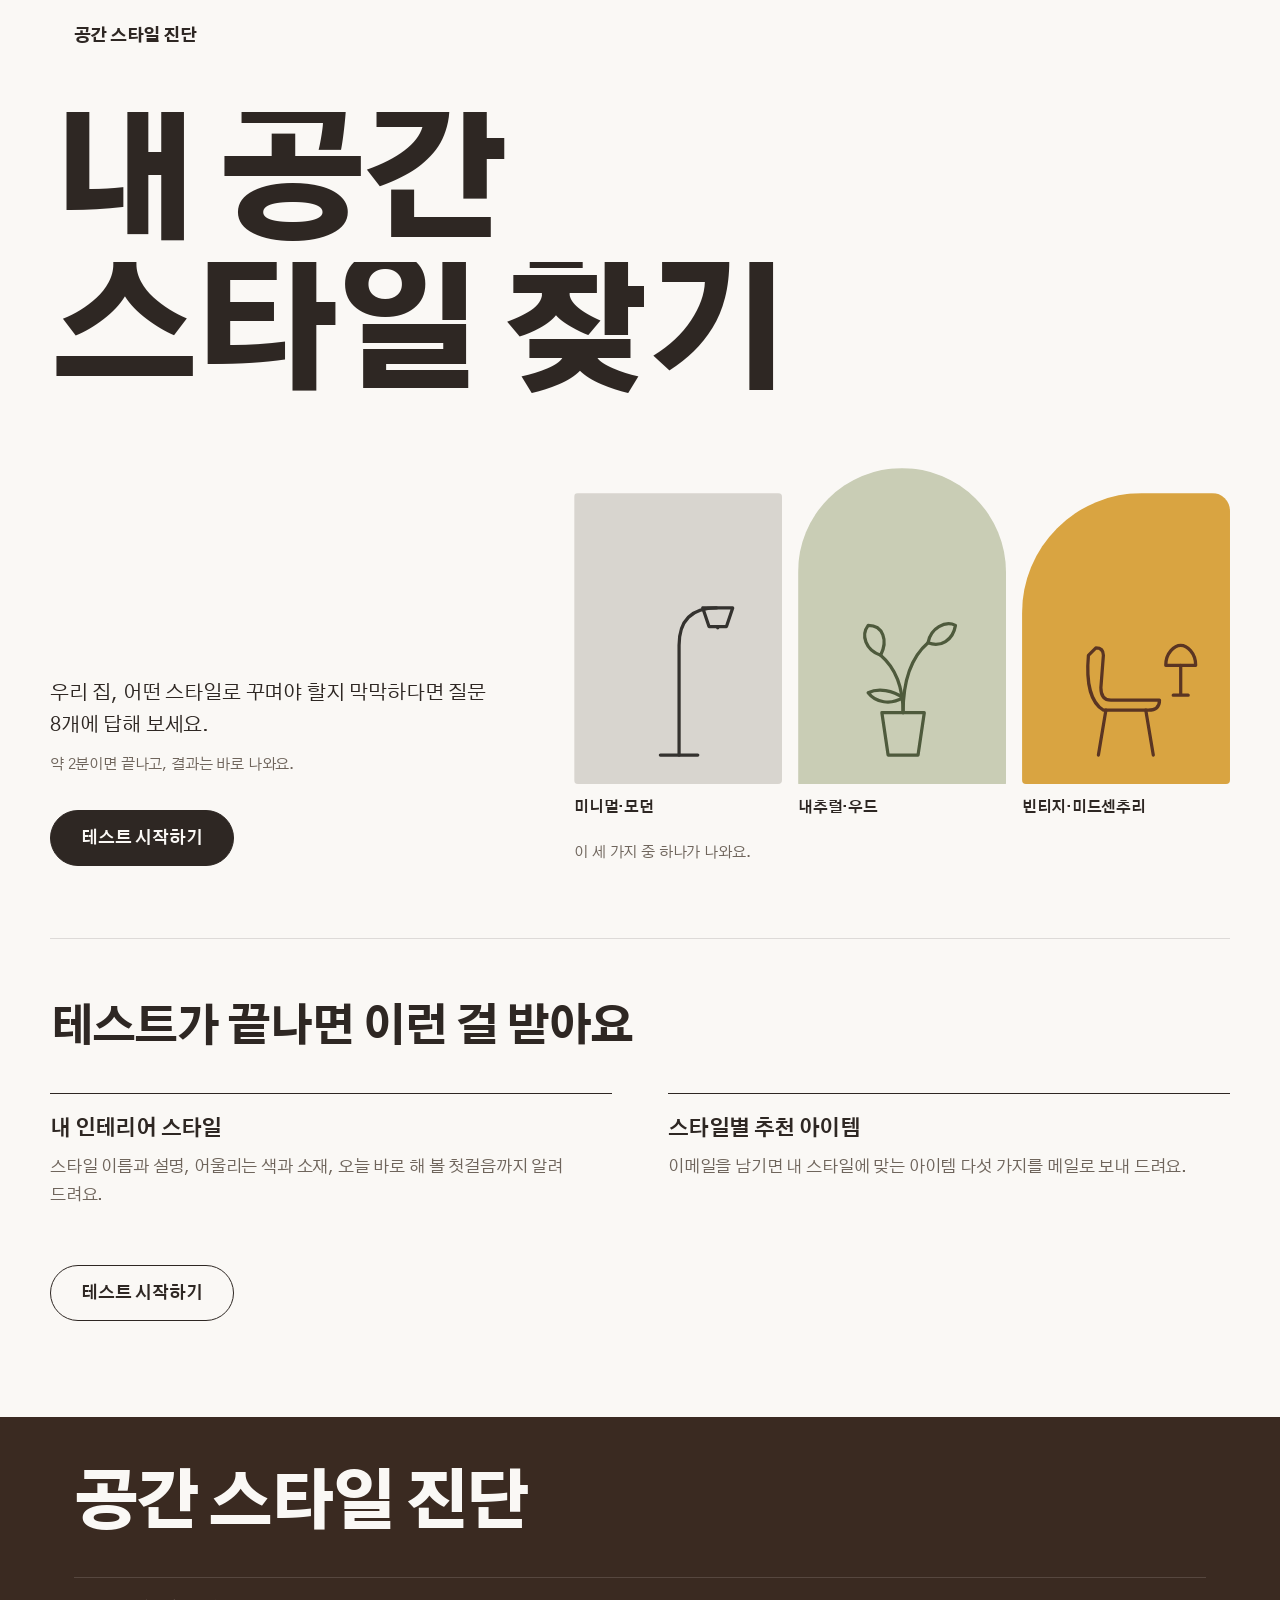
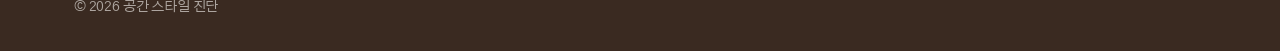
==== index.html @ f2933581 "공간 스타일 진단 테스트: 첫 화면, 질문 8개, 결과·공유 화면 Co-Authored-By: Claude Opus 5.5 <noreply@anthropic.com>" ====
<!doctype html>
<html lang="ko">
<head>
  <meta charset="utf-8">
  <meta name="viewport" content="width=device-width, initial-scale=1">
  <title>공간 스타일 진단 — 내 공간 스타일 찾기</title>
  <meta name="description" content="집 꾸미기가 막막하다면 질문 8개에 답해 보세요. 약 2분이면 나에게 맞는 인테리어 스타일이 나와요.">
  <meta property="og:title" content="공간 스타일 진단 — 내 공간 스타일 찾기">
  <meta property="og:description" content="질문 8개, 약 2분. 나에게 맞는 인테리어 스타일을 알려 드려요.">
  <meta property="og:type" content="website">
  <meta name="theme-color" content="#FAF8F5">
  <link rel="preconnect" href="https://fonts.googleapis.com">
  <link rel="preconnect" href="https://fonts.gstatic.com" crossorigin>
  <link href="https://fonts.googleapis.com/css2?family=Gothic+A1:wght@400;500;700;800;900&family=Gowun+Batang:wght@700&display=swap" rel="stylesheet">
  <link rel="stylesheet" href="/assets/site.css">
</head>
<body>
  <header class="wrap top">
    <a class="mark" href="/">공간 스타일 진단</a>
  </header>

  <main>
    <section class="wrap hero">
      <h1 aria-label="내 공간 스타일 찾기">
        <span class="ln"><span>내 공간</span></span>
        <span class="ln"><span>스타일 찾기</span></span>
      </h1>

      <div class="hero-row">
        <div>
          <p class="lede">우리 집, 어떤 스타일로 꾸며야 할지 막막하다면 질문 8개에 답해 보세요.</p>
          <p class="meta">약 2분이면 끝나고, 결과는 바로 나와요.</p>
          <a class="btn" href="/test">테스트 시작하기</a>
        </div>

        <div class="doors" aria-label="결과로 나올 수 있는 세 가지 스타일">
          <figure><div class="door minimal" data-art="minimal"></div><figcaption>미니멀·모던</figcaption></figure>
          <figure><div class="door natural" data-art="natural"></div><figcaption>내추럴·우드</figcaption></figure>
          <figure><div class="door vintage" data-art="vintage"></div><figcaption>빈티지·미드센추리</figcaption></figure>
          <p class="doors-note">이 세 가지 중 하나가 나와요.</p>
        </div>
      </div>
    </section>

    <section class="wrap get">
      <h2>테스트가 끝나면 이런 걸 받아요</h2>
      <ul class="get-list">
        <li><b>내 인테리어 스타일</b><span>스타일 이름과 설명, 어울리는 색과 소재, 오늘 바로 해 볼 첫걸음까지 알려 드려요.</span></li>
        <li><b>스타일별 추천 아이템</b><span>이메일을 남기면 내 스타일에 맞는 아이템 다섯 가지를 메일로 보내 드려요.</span></li>
      </ul>
      <!-- 후기 자리: 실제 후기가 생기면 여기에 넣는다 (PRD 6-4) -->
      <div class="again"><a class="btn ghost" href="/test">테스트 시작하기</a></div>
    </section>
  </main>

  <footer class="foot">
    <div class="wrap">
      <p class="big">공간 스타일 진단</p>
      <p class="small">© 2026 공간 스타일 진단</p>
    </div>
  </footer>

  <script src="/assets/art.js"></script>
  <script>
    document.querySelectorAll('[data-art]').forEach((el) => { el.innerHTML = window.STYLE_ART[el.dataset.art]; });
  </script>
</body>
</html>
---- assets/site.css ----
:root {
  --paper: #FAF8F5;
  --plaster: #EEE9E2;
  --ink: #2E2723;
  --muted: #6F655C;
  --line: rgba(46, 39, 35, .14);
  --walnut: #3A2A21;

  --minimal: #D8D5CF;  --minimal-deep: #34322F;
  --natural: #C9CDB5;  --natural-deep: #4E5A3C;
  --vintage: #D9A441;  --vintage-deep: #5A3523;

  --ease: cubic-bezier(.16, 1, .3, 1);
  --sans: 'Gothic A1', 'Apple SD Gothic Neo', 'Malgun Gothic', sans-serif;
  --serif: 'Gowun Batang', 'AppleMyungjo', serif;
}

*, *::before, *::after { box-sizing: border-box; }
[hidden] { display: none !important; }
html { -webkit-text-size-adjust: 100%; }
body {
  margin: 0;
  background: var(--paper);
  color: var(--ink);
  font-family: var(--sans);
  font-size: 17px;
  line-height: 1.65;
  letter-spacing: -0.01em;
  word-break: keep-all;
  -webkit-font-smoothing: antialiased;
}
a { color: inherit; }
button, input { font: inherit; color: inherit; }
:focus-visible { outline: 2px solid var(--ink); outline-offset: 3px; }

.wrap { width: 100%; max-width: 1180px; margin: 0 auto; padding: 0 24px; }

/* 머리말 */
.top { display: flex; align-items: center; justify-content: space-between; height: 72px; }
.mark { font-weight: 800; font-size: 17px; letter-spacing: -0.03em; text-decoration: none; }
.mark small { font-weight: 400; color: var(--muted); margin-left: 8px; font-size: 14px; }

/* 버튼 */
.btn {
  display: inline-flex; align-items: center; justify-content: center; gap: 10px;
  min-height: 56px; padding: 0 30px; border-radius: 999px;
  border: 1px solid var(--ink); background: var(--ink); color: var(--paper);
  font-weight: 700; font-size: 17px; text-decoration: none; cursor: pointer;
  transition: transform .5s var(--ease), background-color .5s var(--ease), color .5s var(--ease);
}
.btn:hover { transform: translateY(-2px); }
.btn:active { transform: translateY(0); }
.btn.ghost { background: transparent; color: var(--ink); }
.btn.ghost:hover { background: var(--ink); color: var(--paper); }
.btn { white-space: nowrap; }
.mail .send { margin-top: 22px; }
.btn[disabled] { opacity: .5; cursor: progress; transform: none; }

/* 방문(도어) 모양 — 스타일마다 문 모양이 다르다 */
.door {
  position: relative; display: grid; place-items: end center;
  aspect-ratio: 5 / 7; overflow: hidden;
}
.door svg { width: 72%; height: auto; margin-bottom: 8%; }
.door.minimal { background: var(--minimal); color: var(--minimal-deep); border-radius: 4px; }
.door.natural { background: var(--natural); color: var(--natural-deep); border-radius: 999px 999px 4px 4px; }
.door.vintage { background: var(--vintage); color: var(--vintage-deep); border-radius: 120px 18px 4px 4px; }

/* 첫 화면 */
.hero { padding: 40px 0 72px; }
.hero h1 {
  margin: 0; font-weight: 900;
  font-size: clamp(54px, 11.5vw, 156px);
  line-height: .98; letter-spacing: -0.06em;
}
.hero h1 .ln { display: block; overflow: hidden; padding-bottom: .04em; }
.hero h1 .ln > span { display: inline-block; animation: rise 1.1s var(--ease) both; }
.hero h1 .ln:nth-child(2) > span { animation-delay: .12s; }
@keyframes rise { from { transform: translateY(105%); } to { transform: none; } }

.hero-row {
  display: grid; grid-template-columns: minmax(0, 5fr) minmax(0, 7fr);
  gap: 56px; align-items: end; margin-top: 56px;
}
.lede { font-size: 20px; line-height: 1.6; color: var(--ink); margin: 0 0 12px; max-width: 26em; }
.meta { color: var(--muted); font-size: 15px; margin: 0 0 32px; }

.doors { display: grid; grid-template-columns: repeat(3, 1fr); gap: 16px; align-items: end; }
.doors figure { margin: 0; }
.doors figure:nth-child(2) .door { aspect-ratio: 5 / 7.6; }
.doors figcaption { margin-top: 12px; font-size: 15px; font-weight: 700; letter-spacing: -0.02em; }
.doors .door { animation: open 1.2s var(--ease) both; }
.doors figure:nth-child(2) .door { animation-delay: .1s; }
.doors figure:nth-child(3) .door { animation-delay: .2s; }
@keyframes open { from { clip-path: inset(100% 0 0 0); } to { clip-path: inset(0 0 0 0); } }
.doors-note { grid-column: 1 / -1; color: var(--muted); font-size: 15px; margin: 4px 0 0; }

/* 결과로 받는 것 */
.get { border-top: 1px solid var(--line); padding: 64px 0 96px; }
.get h2 { font-size: clamp(28px, 4vw, 44px); line-height: 1.15; letter-spacing: -0.045em; font-weight: 800; margin: 0 0 40px; max-width: 14em; }
.get-list { display: grid; grid-template-columns: 1fr 1fr; gap: 32px 56px; margin: 0; padding: 0; list-style: none; }
.get-list li { border-top: 1px solid var(--ink); padding-top: 18px; }
.get-list b { display: block; font-size: 21px; letter-spacing: -0.03em; margin-bottom: 6px; }
.get-list span { color: var(--muted); }
.get .again { margin-top: 56px; }

/* 꼬리말 */
.foot { background: var(--walnut); color: var(--paper); padding: 56px 0 32px; }
.foot p { margin: 0; }
.foot .big { font-weight: 900; font-size: clamp(32px, 6vw, 64px); letter-spacing: -0.06em; line-height: 1; }
.foot .small { margin-top: 40px; padding-top: 18px; border-top: 1px solid rgba(250, 248, 245, .14); font-size: 14px; color: rgba(250, 248, 245, .6); }

/* 테스트 */
.quiz { min-height: calc(100svh - 72px); display: flex; flex-direction: column; padding-bottom: 40px; }
.progress { display: flex; align-items: center; gap: 16px; font-size: 15px; color: var(--muted); }
.bar { flex: 1; height: 2px; background: var(--line); position: relative; overflow: hidden; }
.bar i { position: absolute; inset: 0; background: var(--ink); transform-origin: left; transform: scaleX(0); transition: transform .7s var(--ease); }
.stage { flex: 1; display: flex; flex-direction: column; justify-content: center; padding: 48px 0; }
.qtext { font-weight: 800; font-size: clamp(32px, 5.4vw, 64px); line-height: 1.12; letter-spacing: -0.05em; margin: 0 0 40px; max-width: 15em; }
.answers { display: grid; gap: 12px; max-width: 680px; }
.answer {
  display: flex; align-items: center; gap: 16px; width: 100%; text-align: left;
  min-height: 68px; padding: 14px 22px; border-radius: 18px;
  background: transparent; border: 1px solid var(--line); cursor: pointer;
  font-size: 18px; font-weight: 500; letter-spacing: -0.02em;
  transition: background-color .5s var(--ease), border-color .5s var(--ease), transform .5s var(--ease);
}
.answer:hover { border-color: var(--ink); }
.answer.picked { background: var(--ink); color: var(--paper); border-color: var(--ink); }
.answer .key { flex: none; width: 28px; height: 28px; border-radius: 50%; border: 1px solid currentColor; display: grid; place-items: center; font-size: 13px; opacity: .6; }
.stage.out .qtext, .stage.out .answers { opacity: 0; transform: translateY(-16px); transition: opacity .35s ease, transform .35s ease; }
.stage.in .qtext, .stage.in .answers { animation: qin .7s var(--ease) both; }
.stage.in .answers { animation-delay: .06s; }
@keyframes qin { from { opacity: 0; transform: translateY(24px); } to { opacity: 1; transform: none; } }
.back { background: none; border: 0; padding: 8px 0; color: var(--muted); cursor: pointer; font-size: 15px; text-decoration: underline; text-underline-offset: 4px; }
.back:disabled { visibility: hidden; }

/* 결과 */
.result { display: grid; grid-template-columns: minmax(0, 4fr) minmax(0, 7fr); gap: 64px; padding: 32px 0 80px; align-items: start; }
.result .door { width: 100%; max-width: 380px; }
.kicker { font-size: 16px; color: var(--muted); margin: 0 0 8px; }
.sname { font-family: var(--serif); font-weight: 700; font-size: clamp(44px, 7vw, 92px); line-height: 1.05; letter-spacing: -0.04em; margin: 0; }
.sline { font-size: 22px; font-weight: 700; letter-spacing: -0.03em; margin: 18px 0 16px; }
.sdesc { max-width: 34em; margin: 0 0 36px; }
.facts { display: grid; grid-template-columns: 1fr 1fr; gap: 24px 40px; margin: 0 0 40px; max-width: 640px; }
.facts dt { font-size: 14px; color: var(--muted); margin-bottom: 6px; }
.facts dd { margin: 0; }
.facts .wide { grid-column: 1 / -1; }
.chips { display: flex; gap: 10px; flex-wrap: wrap; }
.chip { display: inline-flex; align-items: center; gap: 8px; font-size: 15px; }
.chip i { width: 22px; height: 22px; border-radius: 50%; border: 1px solid var(--line); }
.share-row { display: flex; gap: 12px; flex-wrap: wrap; align-items: center; }
.toast { font-size: 15px; color: var(--muted); }

.mail { background: var(--plaster); border-radius: 28px 28px 28px 4px; padding: 40px; margin-top: 48px; max-width: 640px; }
.mail h2 { font-size: 28px; letter-spacing: -0.04em; line-height: 1.25; margin: 0 0 8px; }
.mail p { margin: 0 0 24px; color: var(--muted); }
.field { display: flex; gap: 10px; flex-wrap: wrap; }
.field input[type=email] {
  flex: 1 1 240px; min-height: 56px; padding: 0 20px; border-radius: 999px;
  border: 1px solid var(--line); background: var(--paper); font-size: 17px;
}
.field input[type=email]:focus { outline: 2px solid var(--ink); outline-offset: 1px; }
.agree { display: flex; gap: 10px; align-items: flex-start; font-size: 15px; margin-top: 14px; cursor: pointer; }
.agree input { width: 20px; height: 20px; margin: 2px 0 0; accent-color: var(--ink); flex: none; }
.agree span { color: var(--ink); }
.agree small { display: block; color: var(--muted); font-size: 13px; }
.hp { position: absolute; left: -9999px; width: 1px; height: 1px; overflow: hidden; }
.msg { margin-top: 16px; font-size: 15px; min-height: 1.5em; }
.msg.err { color: #9A2D1F; }
.done h2 { margin-bottom: 8px; }

@media (max-width: 860px) {
  .hero-row, .result { grid-template-columns: 1fr; gap: 40px; }
  .result .door { max-width: 240px; }
  .get-list { grid-template-columns: 1fr; }
}
@media (max-width: 560px) {
  .wrap { padding-left: 16px; padding-right: 16px; }
  .hero { padding-top: 24px; }
  .hero-row { margin-top: 36px; }
  .doors { gap: 10px; }
  .doors figcaption { font-size: 13px; }
  .door.vintage { border-top-left-radius: 64px; }
  .mail { padding: 28px 20px; }
  .result { padding-top: 8px; gap: 28px; }
  .result .door { max-width: 160px; }
  .facts { grid-template-columns: 1fr; }
  .btn { width: 100%; }
  .share-row .btn { width: auto; flex: 1; padding: 0 18px; }
}
@media (prefers-reduced-motion: reduce) {
  *, *::before, *::after { animation: none !important; transition: none !important; }
}
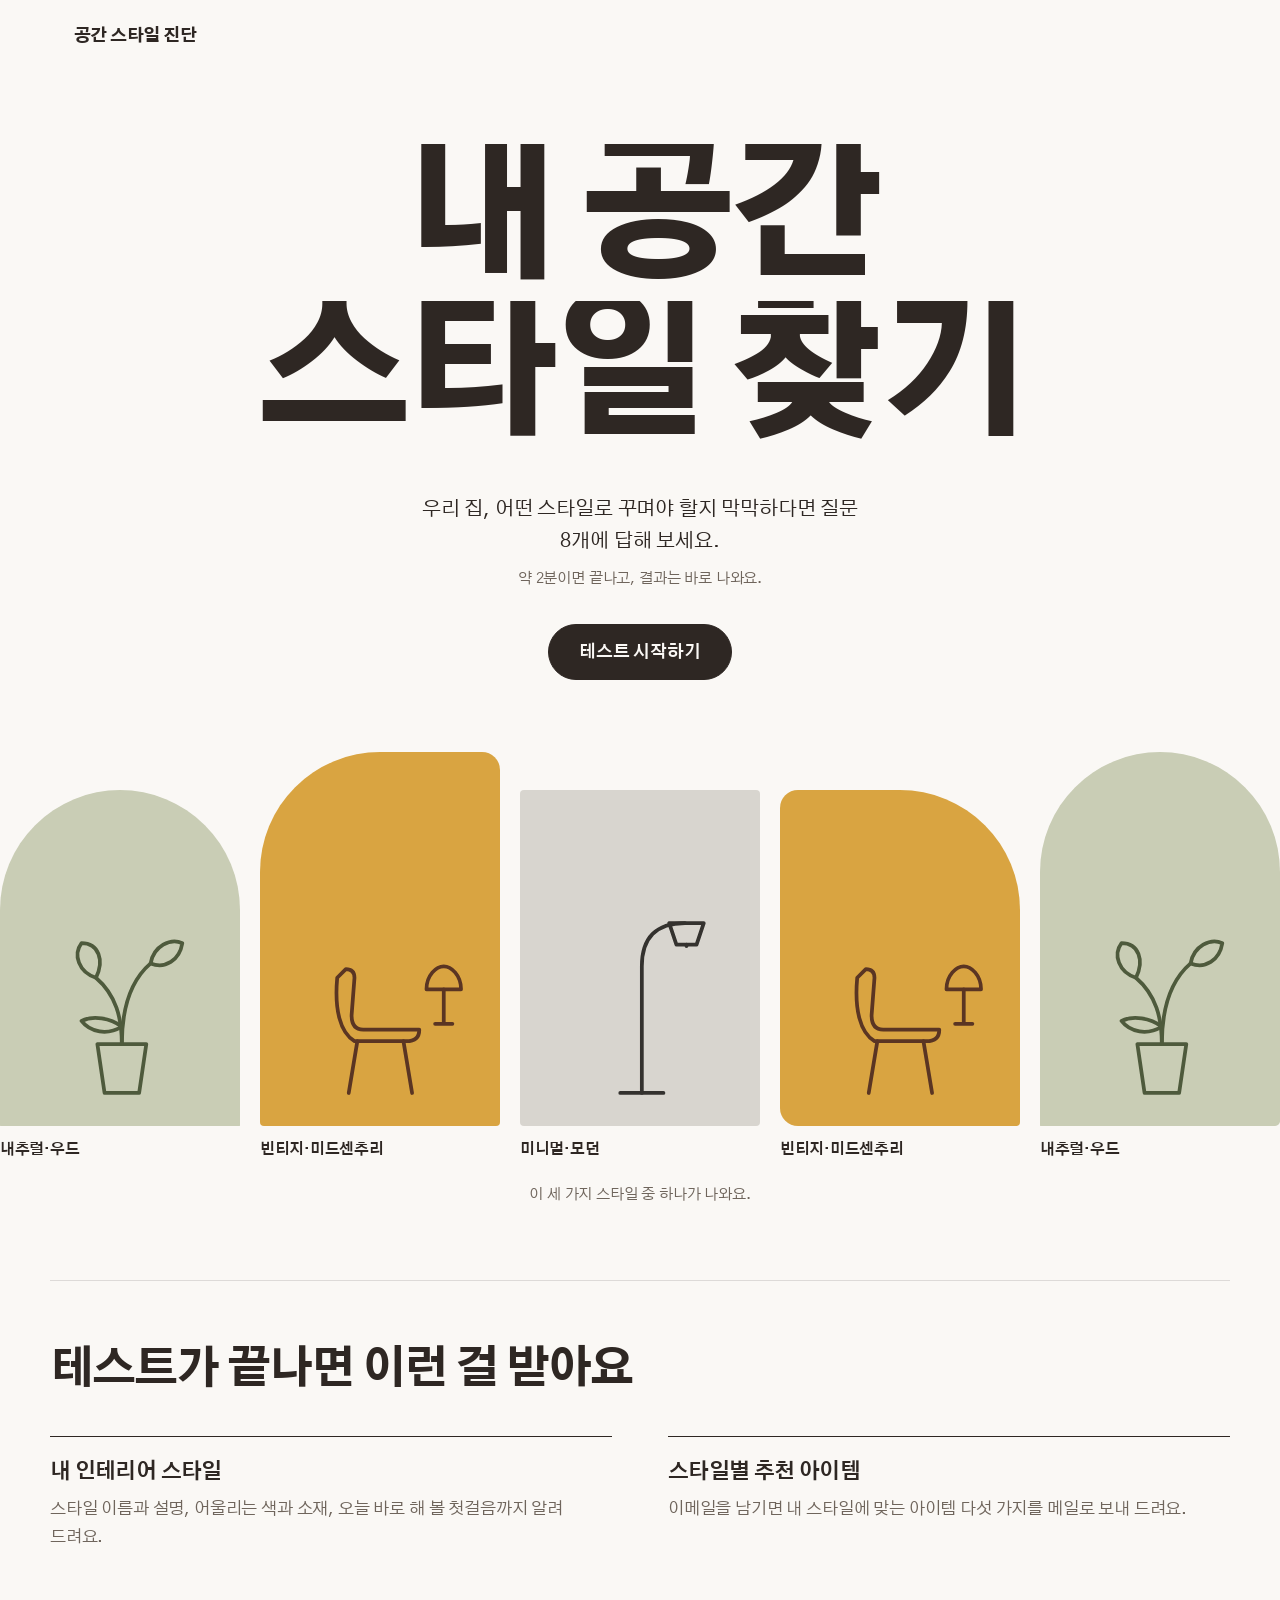
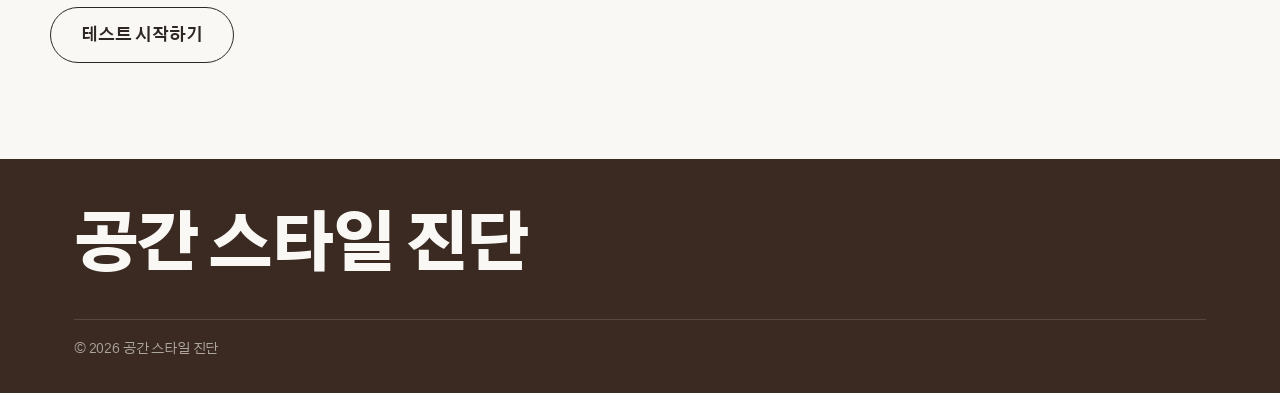
==== commit 1fc1c546: "이메일 신청 저장·추천 메일 발송 API, /admin 관리자 페이지, 첫 화면 흐르는 방문 줄 Co-Authored-By: Claude Opus 5.5 <noreply@anthr" ====
--- a/index.html
+++ b/index.html
@@ -25,21 +25,14 @@
         <span class="ln"><span>내 공간</span></span>
         <span class="ln"><span>스타일 찾기</span></span>
       </h1>
+      <p class="lede">우리 집, 어떤 스타일로 꾸며야 할지 막막하다면 질문 8개에 답해 보세요.</p>
+      <p class="meta">약 2분이면 끝나고, 결과는 바로 나와요.</p>
+      <a class="btn" href="/test">테스트 시작하기</a>
+    </section>
 
-      <div class="hero-row">
-        <div>
-          <p class="lede">우리 집, 어떤 스타일로 꾸며야 할지 막막하다면 질문 8개에 답해 보세요.</p>
-          <p class="meta">약 2분이면 끝나고, 결과는 바로 나와요.</p>
-          <a class="btn" href="/test">테스트 시작하기</a>
-        </div>
-
-        <div class="doors" aria-label="결과로 나올 수 있는 세 가지 스타일">
-          <figure><div class="door minimal" data-art="minimal"></div><figcaption>미니멀·모던</figcaption></figure>
-          <figure><div class="door natural" data-art="natural"></div><figcaption>내추럴·우드</figcaption></figure>
-          <figure><div class="door vintage" data-art="vintage"></div><figcaption>빈티지·미드센추리</figcaption></figure>
-          <p class="doors-note">이 세 가지 중 하나가 나와요.</p>
-        </div>
-      </div>
+    <section class="rail" aria-label="결과로 나올 수 있는 세 가지 스타일: 미니멀·모던, 내추럴·우드, 빈티지·미드센추리">
+      <div class="track" id="track" aria-hidden="true"></div>
+      <p class="wrap rail-note">이 세 가지 스타일 중 하나가 나와요.</p>
     </section>
 
     <section class="wrap get">
@@ -62,7 +55,11 @@
 
   <script src="/assets/art.js"></script>
   <script>
-    document.querySelectorAll('[data-art]').forEach((el) => { el.innerHTML = window.STYLE_ART[el.dataset.art]; });
+    // 흐르는 방문 줄: 세 스타일을 두 번씩 놓고, 끊김 없이 돌도록 한 벌 더 붙인다
+    const NAMES = { minimal: '미니멀·모던', natural: '내추럴·우드', vintage: '빈티지·미드센추리' };
+    const set = ['natural', 'vintage', 'minimal', 'vintage', 'natural', 'minimal'];
+    const html = set.map((k) => `<figure><div class="door ${k}">${window.STYLE_ART[k]}</div><figcaption>${NAMES[k]}</figcaption></figure>`).join('');
+    document.getElementById('track').innerHTML = html + html;
   </script>
 </body>
 </html>
--- a/assets/site.css
+++ b/assets/site.css
@@ -66,34 +66,31 @@
 .door.natural { background: var(--natural); color: var(--natural-deep); border-radius: 999px 999px 4px 4px; }
 .door.vintage { background: var(--vintage); color: var(--vintage-deep); border-radius: 120px 18px 4px 4px; }
 
-/* 첫 화면 */
-.hero { padding: 40px 0 72px; }
+/* 첫 화면 — 가운데 정렬, 넉넉한 여백 */
+.hero { padding: 72px 0 72px; text-align: center; }
 .hero h1 {
-  margin: 0; font-weight: 900;
-  font-size: clamp(54px, 11.5vw, 156px);
+  margin: 0 0 36px; font-weight: 900;
+  font-size: clamp(56px, 12vw, 168px);
   line-height: .98; letter-spacing: -0.06em;
 }
 .hero h1 .ln { display: block; overflow: hidden; padding-bottom: .04em; }
 .hero h1 .ln > span { display: inline-block; animation: rise 1.1s var(--ease) both; }
 .hero h1 .ln:nth-child(2) > span { animation-delay: .12s; }
 @keyframes rise { from { transform: translateY(105%); } to { transform: none; } }
-
-.hero-row {
-  display: grid; grid-template-columns: minmax(0, 5fr) minmax(0, 7fr);
-  gap: 56px; align-items: end; margin-top: 56px;
-}
-.lede { font-size: 20px; line-height: 1.6; color: var(--ink); margin: 0 0 12px; max-width: 26em; }
+.lede { font-size: 20px; line-height: 1.6; margin: 0 auto 10px; max-width: 24em; }
 .meta { color: var(--muted); font-size: 15px; margin: 0 0 32px; }
 
-.doors { display: grid; grid-template-columns: repeat(3, 1fr); gap: 16px; align-items: end; }
-.doors figure { margin: 0; }
-.doors figure:nth-child(2) .door { aspect-ratio: 5 / 7.6; }
-.doors figcaption { margin-top: 12px; font-size: 15px; font-weight: 700; letter-spacing: -0.02em; }
-.doors .door { animation: open 1.2s var(--ease) both; }
-.doors figure:nth-child(2) .door { animation-delay: .1s; }
-.doors figure:nth-child(3) .door { animation-delay: .2s; }
-@keyframes open { from { clip-path: inset(100% 0 0 0); } to { clip-path: inset(0 0 0 0); } }
-.doors-note { grid-column: 1 / -1; color: var(--muted); font-size: 15px; margin: 4px 0 0; }
+/* 흐르는 방문 줄 */
+.rail { overflow: hidden; padding-bottom: 72px; }
+.track { --gap: 20px; display: flex; gap: var(--gap); width: max-content; align-items: flex-end; animation: slide 48s linear infinite; }
+.rail:hover .track { animation-play-state: paused; }
+.track figure { margin: 0; width: clamp(150px, 19vw, 240px); flex: none; }
+.track figure:nth-child(3n+2) .door { aspect-ratio: 5 / 7.8; }
+.track figure:nth-child(6n+4) .door.vintage { border-radius: 18px 120px 4px 18px; }
+.track figure:nth-child(6n+5) .door.natural { border-radius: 999px 999px 40px 4px; }
+.track figcaption { margin-top: 12px; font-size: 15px; font-weight: 700; letter-spacing: -0.02em; }
+@keyframes slide { to { transform: translateX(calc(-50% - var(--gap) / 2)); } }
+.rail-note { color: var(--muted); font-size: 15px; margin-top: 20px; text-align: center; }
 
 /* 결과로 받는 것 */
 .get { border-top: 1px solid var(--line); padding: 64px 0 96px; }
@@ -171,16 +168,16 @@
 .done h2 { margin-bottom: 8px; }
 
 @media (max-width: 860px) {
-  .hero-row, .result { grid-template-columns: 1fr; gap: 40px; }
+  .result { grid-template-columns: 1fr; gap: 40px; }
   .result .door { max-width: 240px; }
   .get-list { grid-template-columns: 1fr; }
 }
 @media (max-width: 560px) {
   .wrap { padding-left: 16px; padding-right: 16px; }
-  .hero { padding-top: 24px; }
-  .hero-row { margin-top: 36px; }
-  .doors { gap: 10px; }
-  .doors figcaption { font-size: 13px; }
+  .hero { padding: 40px 0 48px; }
+  .track { --gap: 12px; }
+  .track figcaption { font-size: 13px; }
+  .rail { padding-bottom: 56px; }
   .door.vintage { border-top-left-radius: 64px; }
   .mail { padding: 28px 20px; }
   .result { padding-top: 8px; gap: 28px; }
